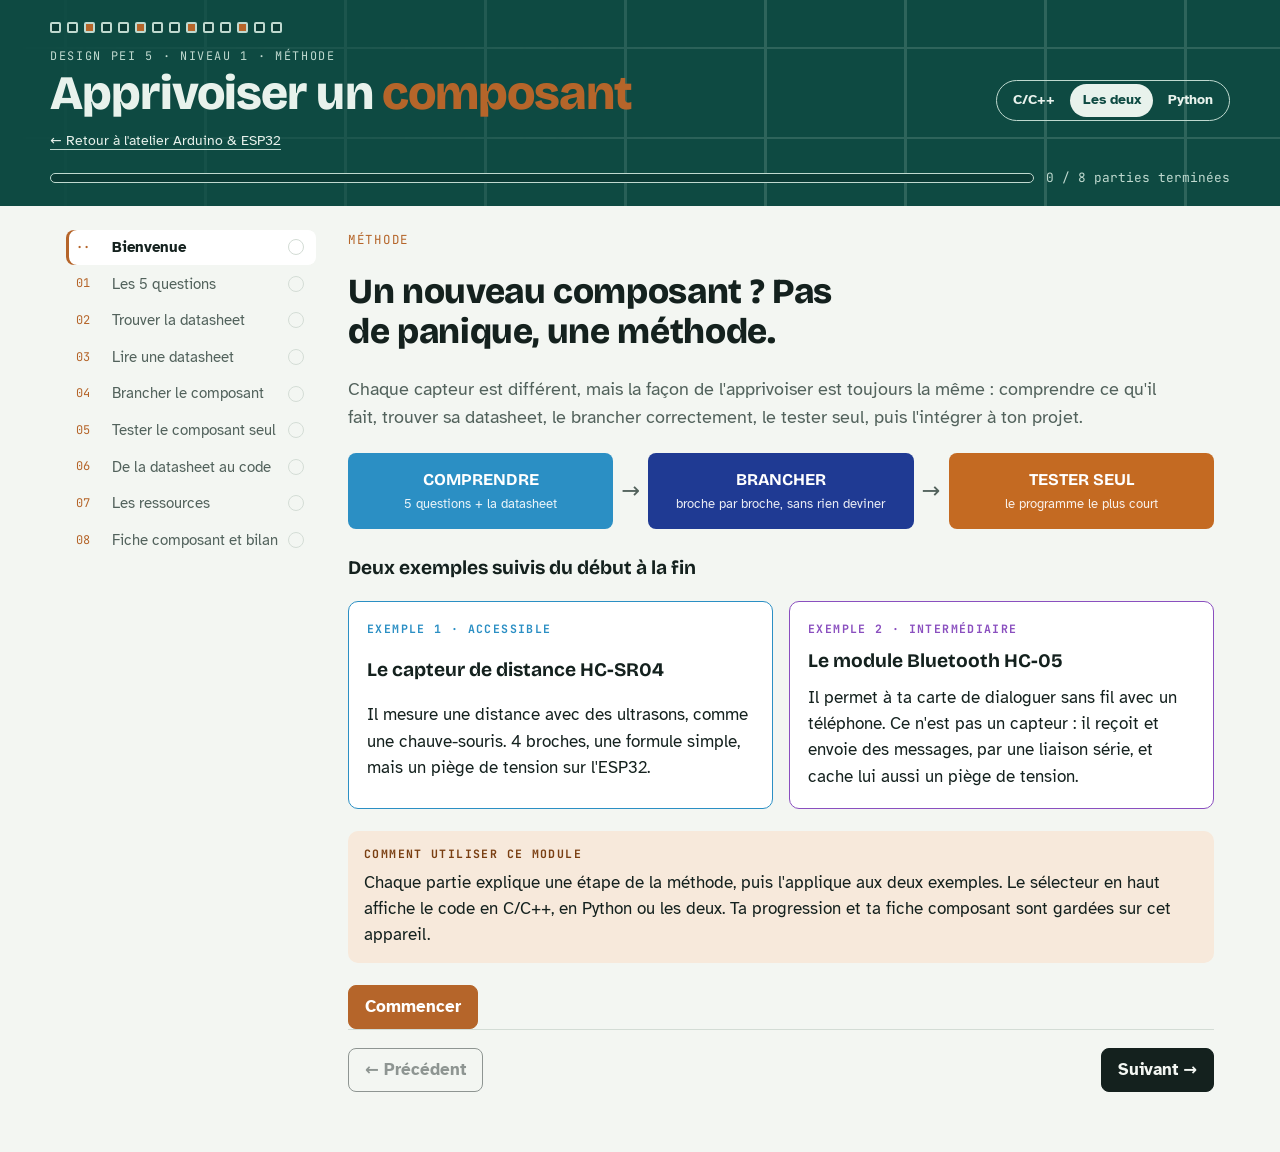
==== fr/pei5/arduino-esp32/Apprivoiser-un-composant.html @ e3da3581 "Site de cours : Arduino & ESP32 (PEI 5) et publication GitHub Pages Co-Authored-By: Claude Opus 5.5 " ====
<!doctype html>
<html lang="fr">
<head>
<meta charset="utf-8">
<meta name="viewport" content="width=device-width,initial-scale=1,viewport-fit=cover">
<title>Apprivoiser un composant</title>
<link rel="preconnect" href="https://fonts.googleapis.com">
<link rel="preconnect" href="https://fonts.gstatic.com" crossorigin>
<link rel="stylesheet" href="https://fonts.googleapis.com/css2?family=Bricolage+Grotesque:opsz,wght@12..96,500;12..96,700;12..96,800&family=Atkinson+Hyperlegible:ital,wght@0,400;0,700;1,400&family=JetBrains+Mono:wght@400;600&display=swap">
<!-- Styles communs : à modifier une seule fois pour toutes les pages -->
<link rel="stylesheet" href="../../../commun/base.css">
<link rel="stylesheet" href="../../../commun/themes/circuit-imprime.css">
<style>
/* Ajouts du module méthode : mêmes jetons que l'atelier */
.steps{margin:0;padding-left:1.4rem;display:grid;gap:8px}
.steps li::marker{font-family:var(--f-mono);color:var(--copper);font-weight:600}
.kbd{font-family:var(--f-mono);font-size:.82em;border:1px solid var(--line);border-bottom-width:2px;border-radius:4px;padding:0 .35em;background:var(--paper)}
.ex{border:1.5px solid var(--line);border-radius:var(--r);background:var(--surface);padding:18px;display:grid;gap:12px;min-width:0}
.ex>.label{font-weight:700}
.ex.mid{border-color:#2B8FC4}.ex.mid>.label{color:#2B8FC4}
.ex.hard{border-color:#8A4FBF}.ex.hard>.label{color:#8A4FBF}
:root[data-theme="dark"] .ex.hard>.label{color:#C49AEB}
@media (prefers-color-scheme: dark){:root:not([data-theme="light"]) .ex.mid>.label{color:#7CC4EC}:root:not([data-theme="light"]) .ex.hard>.label{color:#C49AEB}}
.lvl-tag{display:inline-block;font-family:var(--f-mono);font-size:.7rem;letter-spacing:.08em;text-transform:uppercase;border-radius:99px;padding:.05rem .55rem;border:1px solid currentColor}
.zones{display:grid;gap:10px;grid-template-columns:repeat(auto-fit,minmax(200px,1fr))}
.zone{border-radius:8px;padding:12px;background:var(--paper);border:1px solid var(--line);display:grid;gap:4px;align-content:start}
.zone b{font-family:var(--f-display)}
.zone .n{font-family:var(--f-mono);font-size:.75rem;color:var(--copper)}
.wire{display:grid;gap:10px;grid-template-columns:repeat(auto-fit,minmax(210px,1fr))}
.fiche{display:grid;gap:12px;grid-template-columns:repeat(auto-fit,minmax(230px,1fr))}
.fiche input,.fiche select,.fiche textarea{width:100%}
textarea{font:inherit;padding:.4rem .6rem;border:1.5px solid var(--line);border-radius:8px;background:var(--paper);color:var(--ink);min-height:70px;resize:vertical}
.board-top a.back{color:var(--pcb-ink);font-size:.86rem;text-decoration:none;border-bottom:1px solid var(--silk)}
.res{display:grid;gap:10px}
.res a{font-weight:700}
@media print{.board,.rail,.foot-nav,.lang,.no-print{display:none!important}.wrap{display:block}section.mod{display:none!important}#m8{display:grid!important}#m8 .quiz,#m8 h3.qz{display:none}}
</style>
</head>
<body>
<header class="board">
  <div class="board-in">
    <div class="pins" aria-hidden="true"><i></i><i></i><i></i><i></i><i></i><i></i><i></i><i></i><i></i><i></i><i></i><i></i><i></i><i></i></div>
    <div class="board-top">
      <div>
        <p class="silk">Design PEI 5 · Niveau 1 · Méthode</p>
        <h1>Apprivoiser un <span>composant</span></h1>
        <p style="margin-top:6px"><a class="back" href="Atelier-Arduino-ESP32.html">← Retour à l'atelier Arduino &amp; ESP32</a></p>
      </div>
      <div class="lang" role="group" aria-label="Langage affiché">
        <button id="lang-cpp" data-lang="cpp" aria-pressed="false">C/C++</button>
        <button id="lang-both" data-lang="both" aria-pressed="true">Les deux</button>
        <button id="lang-py" data-lang="py" aria-pressed="false">Python</button>
      </div>
    </div>
    <div class="meter"><div class="bar" aria-hidden="true"><b id="meter-bar"></b></div><span id="meter-txt">0 / 8 parties terminées</span></div>
  </div>
</header>

<div class="wrap">
  <nav class="rail" id="rail" aria-label="Parties de la méthode"></nav>
  <main id="main">

<!-- ================= ACCUEIL ================= -->
<section class="mod" id="accueil" data-title="Bienvenue">
  <p class="eyebrow">Méthode</p>
  <h2>Un nouveau composant ? Pas de panique, une méthode.</h2>
  <p class="lead">Chaque capteur est différent, mais la façon de l'apprivoiser est toujours la même : comprendre ce qu'il fait, trouver sa datasheet, le brancher correctement, le tester seul, puis l'intégrer à ton projet.</p>
  <div class="ets" aria-label="Comprendre, brancher, tester">
    <div style="background:#2B8FC4">COMPRENDRE<small>5 questions + la datasheet</small></div><span class="arrow">→</span>
    <div style="background:#1F3A93">BRANCHER<small>broche par broche, sans rien deviner</small></div><span class="arrow">→</span>
    <div style="background:#C46A22">TESTER SEUL<small>le programme le plus court</small></div>
  </div>
  <h3>Deux exemples suivis du début à la fin</h3>
  <div class="grid2">
    <div class="ex mid"><span class="label">Exemple 1 · accessible</span><h3 style="margin:0">Le capteur de distance HC-SR04</h3><p>Il mesure une distance avec des ultrasons, comme une chauve-souris. 4 broches, une formule simple, mais un piège de tension sur l'ESP32.</p></div>
    <div class="ex hard"><span class="label">Exemple 2 · intermédiaire</span><h3 style="margin:0">Le module Bluetooth HC-05</h3><p>Il permet à ta carte de dialoguer sans fil avec un téléphone. Ce n'est pas un capteur : il reçoit et envoie des messages, par une liaison série, et cache lui aussi un piège de tension.</p></div>
  </div>
  <div class="note tip"><span class="label">Comment utiliser ce module</span><p>Chaque partie explique une étape de la méthode, puis l'applique aux deux exemples. Le sélecteur en haut affiche le code en C/C++, en Python ou les deux. Ta progression et ta fiche composant sont gardées sur cet appareil.</p></div>
  <div class="row"><button class="btn copper" data-go="next">Commencer</button></div>
</section>

<!-- ================= 1 LES 5 QUESTIONS ================= -->
<section class="mod" id="m1" data-title="Les 5 questions" hidden>
  <p class="eyebrow">Partie 1</p>
  <h2>La démarche en 5 questions</h2>
  <p class="lead">Avant de brancher quoi que ce soit, réponds à ces cinq questions. Si tu ne sais pas répondre à l'une d'elles, c'est que tu dois encore lire la datasheet.</p>
  <div class="scroll"><table class="t">
    <thead><tr><th>Question</th><th>Pourquoi c'est important</th><th>HC-SR04</th><th>HC-05</th></tr></thead>
    <tbody>
      <tr><td>1. Que fait-il ?</td><td>Savoir ce qu'il mesure ou commande, et dans quelle unité.</td><td>Mesure une distance, de 2 à 400 cm</td><td>Échange des messages sans fil avec un téléphone, jusqu'à 10 m environ</td></tr>
      <tr><td>2. Entrée ou sortie ?</td><td>Une entrée informe la carte, une sortie est commandée par elle.</td><td>Entrée (capteur), mais la carte doit aussi lui envoyer un signal (Trig)</td><td>Les deux : il reçoit des messages et en envoie</td></tr>
      <tr><td>3. Numérique, analogique ou bus ?</td><td>Détermine la broche à utiliser et la façon de lire la valeur.</td><td>Numérique : on mesure la durée d'une impulsion</td><td>Liaison série : TX et RX, comme au module 7 de l'atelier</td></tr>
      <tr><td>4. Quelle tension ?</td><td>Une mauvaise tension peut détruire le composant ou la carte.</td><td><b>5 V</b> (attention avec l'ESP32 en 3,3 V)</td><td><b>5 V</b> pour l'alimentation, mais <b>3,3 V</b> pour les signaux</td></tr>
      <tr><td>5. Comment le brancher ?</td><td>Savoir quelle broche du composant va sur quelle broche de la carte.</td><td>VCC, Trig, Echo, GND</td><td>VCC, GND, TXD, RXD</td></tr>
    </tbody></table></div>
  <div class="lab">
    <p class="label">Labo · Entraîne-toi sur d'autres composants</p>
    <p>Pour chaque composant, indique comment la carte lit ou commande sa valeur.</p>
    <div class="sort" id="sort1"></div>
    <p id="sort1-res" class="score" aria-live="polite"></p>
  </div>
  <div class="note tip"><span class="label">Le savais-tu ?</span><p>Le même composant existe souvent seul (la <b>puce</b>) ou soudé sur une petite carte (le <b>module</b>). Le module ajoute des composants utiles : régulateur de tension, résistances, connecteur. Tu achètes presque toujours un module : c'est sa documentation qu'il faut lire en plus de celle de la puce.</p></div>
  <div class="note py"><span class="label">Une 6ᵉ question : ma carte le fait-elle déjà ?</span><p>L'ESP32 a le <b>Wi-Fi et le Bluetooth intégrés</b> : pas besoin de module, c'est l'objet du niveau 4. Le HC-05 sert surtout à donner le Bluetooth à un Arduino Uno. Avant d'acheter un module, vérifie toujours dans le tableau des caractéristiques de ta carte.</p></div>
</section>

<!-- ================= 2 TROUVER LA DATASHEET ================= -->
<section class="mod" id="m2" data-title="Trouver la datasheet" hidden>
  <p class="eyebrow">Partie 2</p>
  <h2>Trouver la bonne datasheet</h2>
  <p class="lead">La datasheet (fiche technique) est la carte d'identité du composant, écrite par son fabricant. En général en anglais, souvent longue, mais c'est la seule source sûre.</p>
  <div class="panel">
    <p class="label" style="color:var(--copper)">La méthode</p>
    <ol class="steps">
      <li><b>Lis la référence</b> imprimée sur le composant ou sur son module, à la loupe si besoin. C'est elle qu'on cherche, pas le nom donné par le vendeur.</li>
      <li><b>Cherche</b> « référence + datasheet », par exemple <code>HC-05 datasheet</code>.</li>
      <li><b>Préfère</b> le site du fabricant, puis les grands distributeurs de composants (Mouser, DigiKey, LCSC), qui donnent le document officiel.</li>
      <li><b>Cherche aussi la page du module</b> chez le vendeur ou chez Adafruit et SparkFun : elle donne le brochage du module et des exemples.</li>
      <li><b>Vérifie</b> que le document parle bien de ta référence exacte, et enregistre-le en PDF dans le dossier de ton projet.</li>
    </ol>
  </div>
  <div class="grid2">
    <div class="ex mid"><span class="label">HC-SR04</span>
      <p>Référence imprimée au dos du module. C'est un composant générique : il n'a <b>pas de fabricant unique</b>, et sa « datasheet » est une fiche de 3 pages diffusée par les distributeurs.</p>
      <p><b>Piège :</b> il existe un <b>HC-SR04P</b> (ou « 3,3 V ») qui fonctionne de 3 à 5,5 V. Même look, mais pas le même branchement possible. Regarde bien la référence.</p></div>
    <div class="ex hard"><span class="label">HC-05</span>
      <p>Lui aussi est un module générique, construit autour d'une puce Bluetooth. Sa datasheet décrit le module et ses commandes ; la page du vendeur précise la tension acceptée.</p>
      <p><b>Pièges :</b> le <b>HC-06</b> lui ressemble (4 broches, moins de réglages) et le <b>HM-10</b> utilise un autre Bluetooth (BLE). Regarde la référence imprimée au dos.</p></div>
  </div>
  <div class="note trap"><span class="label">Attention, piège</span><p>Méfie-toi des sites qui recopient des datasheets au milieu de publicités et de boutons « Télécharger » : le fichier peut être faux ou d'une autre version. Un PDF qui porte le logo du fabricant est la bonne source.</p></div>
  <h3>Quiz</h3>
  <div class="quiz" data-quiz="m2"></div>
</section>

<!-- ================= 3 LIRE ================= -->
<section class="mod" id="m3" data-title="Lire une datasheet" hidden>
  <p class="eyebrow">Partie 3</p>
  <h2>Lire une datasheet sans tout lire</h2>
  <p class="lead">Personne ne lit une datasheet de la première à la dernière page. Pour démarrer, quatre zones suffisent. Le reste servira plus tard.</p>
  <div class="zones">
    <div class="zone"><span class="n">ZONE 1</span><b>Description</b><span>« Features », « General description ». Ce que fait le composant, en une page.</span></div>
    <div class="zone"><span class="n">ZONE 2</span><b>Brochage</b><span>« Pin configuration », « Pin description ». Le nom et le rôle de chaque broche.</span></div>
    <div class="zone"><span class="n">ZONE 3</span><b>Valeurs électriques</b><span>« Electrical characteristics », « Absolute maximum ratings ». Les tensions et courants à respecter, et les limites à ne jamais dépasser.</span></div>
    <div class="zone"><span class="n">ZONE 4</span><b>Utilisation</b><span>« Typical application », « Timing diagram ». Un schéma de câblage ou la façon de dialoguer avec lui.</span></div>
  </div>
  <div class="grid2">
    <div class="ex mid"><span class="label">HC-SR04 · ce qu'on y lit</span>
      <div class="prose"><ul>
        <li><b>Zone 1 :</b> mesure de 2 cm à 4 m, angle de mesure d'environ 15°.</li>
        <li><b>Zone 2 :</b> VCC, Trig (déclenchement), Echo (réponse), GND.</li>
        <li><b>Zone 3 :</b> alimentation <b>5 V</b>, environ 15 mA. La broche Echo renvoie donc du 5 V.</li>
        <li><b>Zone 4 :</b> une impulsion de 10 µs sur Trig, puis Echo reste à l'état haut pendant le trajet aller-retour du son.</li>
      </ul></div></div>
    <div class="ex hard"><span class="label">HC-05 · ce qu'on y lit</span>
      <div class="prose"><ul>
        <li><b>Zone 1 :</b> Bluetooth classique, profil « port série » (SPP), portée d'environ 10 m.</li>
        <li><b>Zone 2 :</b> VCC, GND, TXD (il émet), RXD (il reçoit). Les broches EN et STATE servent plus tard.</li>
        <li><b>Zone 3 :</b> le module s'alimente en 5 V grâce à son régulateur, mais ses <b>signaux sont en 3,3 V</b> : RXD ne doit pas recevoir 5 V.</li>
        <li><b>Zone 4 :</b> 9600 bauds par défaut, code d'appairage <code>1234</code> (parfois <code>0000</code>), et ce que signifie le clignotement de sa LED.</li>
      </ul></div></div>
  </div>
  <div class="note py"><span class="label">Astuce pour l'anglais</span><p>Les mots qui reviennent le plus : <i>supply voltage</i> (tension d'alimentation), <i>current</i> (courant), <i>pin</i> (broche), <i>pull-up</i> (résistance de tirage), <i>typical</i> (valeur habituelle), <i>max</i> (à ne pas dépasser). Un traducteur en ligne fait le reste.</p></div>
  <div class="lab">
    <p class="label">Labo · Dans quelle zone chercher ?</p>
    <div class="sort" id="sort3"></div>
    <p id="sort3-res" class="score" aria-live="polite"></p>
  </div>
  <h3>Quiz</h3>
  <div class="quiz" data-quiz="m3"></div>
</section>

<!-- ================= 4 BRANCHER ================= -->
<section class="mod" id="m4" data-title="Brancher le composant" hidden>
  <p class="eyebrow">Partie 4</p>
  <h2>Brancher à partir de la datasheet</h2>
  <p class="lead">On ne branche jamais « au hasard » ou « comme sur la photo ». On relie chaque broche du composant à une broche de la carte en sachant pourquoi.</p>
  <div class="panel">
    <p class="label" style="color:var(--copper)">La méthode, carte débranchée</p>
    <ol class="steps">
      <li><b>L'alimentation :</b> relie VCC (ou VIN) à la tension lue en zone 3, et GND à GND. GND est commun à tout le montage.</li>
      <li><b>Le signal :</b> relie chaque broche de données à une broche libre de la carte, du bon type (numérique, analogique, SDA/SCL).</li>
      <li><b>La tension des signaux :</b> un signal de 5 V ne doit jamais arriver sur une broche de l'ESP32 (3,3 V maximum).</li>
      <li><b>Les résistances :</b> une LED en a toujours besoin, un bouton aussi (ou la résistance interne <code>INPUT_PULLUP</code>). La datasheet ou le guide du module dit s'il en faut d'autres.</li>
      <li><b>Note ton câblage</b> dans un tableau, ou dessine-le dans Wokwi ou Tinkercad avant de le réaliser.</li>
    </ol>
  </div>
  <h3>Le câblage des deux exemples</h3>
  <div class="grid2">
    <div class="ex mid"><span class="label">HC-SR04</span>
      <div class="scroll"><table class="t" style="min-width:0">
        <thead><tr><th>Broche</th><th>Arduino Uno</th><th>ESP32</th></tr></thead>
        <tbody>
          <tr><td>VCC</td><td>5V</td><td>VIN (5 V de l'USB)</td></tr>
          <tr><td>Trig</td><td>9</td><td>GPIO 5</td></tr>
          <tr><td>Echo</td><td>10</td><td>GPIO 18 <b>via un pont diviseur</b></td></tr>
          <tr><td>GND</td><td>GND</td><td>GND</td></tr>
        </tbody></table></div>
      <p>Sur l'Uno, tout est en 5 V : on relie directement. Sur l'ESP32, Echo renvoie 5 V : il faut l'abaisser à 3,3 V avec deux résistances.</p></div>
    <div class="ex hard"><span class="label">HC-05</span>
      <div class="scroll"><table class="t" style="min-width:0">
        <thead><tr><th>Broche</th><th>Arduino Uno</th><th>ESP32</th></tr></thead>
        <tbody>
          <tr><td>VCC</td><td>5V</td><td>VIN (5 V de l'USB)</td></tr>
          <tr><td>GND</td><td>GND</td><td>GND</td></tr>
          <tr><td>TXD</td><td>10 (RX logiciel)</td><td>GPIO 16 (RX2)</td></tr>
          <tr><td>RXD</td><td>11 <b>via un pont diviseur</b></td><td>GPIO 17 (TX2), en direct</td></tr>
        </tbody></table></div>
      <p>On <b>croise</b> : TXD du module va sur une broche qui reçoit, RXD sur une broche qui émet. Sur l'Uno, la broche 11 émet du 5 V : le même pont diviseur que pour le HC-SR04 protège RXD. L'ESP32 émet déjà en 3,3 V.</p></div>
  </div>
  <div class="lab">
    <p class="label">Calculatrice · Le pont diviseur de tension</p>
    <p>Deux résistances en série divisent la tension : signal 5 V → R1 → broche 3,3 V → R2 → GND. La broche reçoit <code>5 V × R2 / (R1 + R2)</code>. Il sert pour Echo du HC-SR04 vers l'ESP32, et pour RXD du HC-05 depuis l'Uno. Trouve un couple qui donne entre 3 et 3,3 V.</p>
    <div class="grid2">
      <div class="field"><label for="d-r1">R1 (côté signal 5 V)</label><select id="d-r1"><option>470</option><option selected>1000</option><option>2000</option><option>4700</option></select></div>
      <div class="field"><label for="d-r2">R2 (côté GND)</label><select id="d-r2"><option>470</option><option>1000</option><option selected>1000</option><option>2000</option><option>4700</option><option>10000</option></select></div>
    </div>
    <div class="grid3">
      <div class="stat"><span>Tension sur la broche</span><b id="d-v"></b><span>sur 5 V en entrée</span></div>
      <div class="stat"><span>Verdict pour l'ESP32</span><b id="d-ok"></b><span id="d-why"></span></div>
    </div>
  </div>
  <div class="lab">
    <p class="label">Labo · Câble le HC-SR04 sur l'ESP32</p>
    <p>Choisis où va chaque broche du capteur, puis vérifie.</p>
    <div class="wire" id="wire"></div>
    <div class="row"><button class="btn" id="wire-check">Vérifier mon câblage</button></div>
    <div id="wire-res" aria-live="polite"></div>
  </div>
  <div class="note trap"><span class="label">Attention, piège</span><p>Inverser VCC et GND peut détruire un capteur en une seconde. Avant de brancher l'USB, suis chaque fil du doigt, de la datasheet jusqu'à la carte.</p></div>
  <h3>Quiz</h3>
  <div class="quiz" data-quiz="m4"></div>
</section>

<!-- ================= 5 TESTER SEUL ================= -->
<section class="mod" id="m5" data-title="Tester le composant seul" hidden>
  <p class="eyebrow">Partie 5</p>
  <h2>Valider le composant tout seul</h2>
  <p class="lead">Un nouveau composant se teste <b>seul</b>, sur un montage minimal, avec le programme le plus court possible. Si ça ne marche pas, il n'y a que trois suspects : le composant, le câblage ou ce petit programme.</p>
  <div class="lab">
    <p class="label">Checklist · Avant de mettre sous tension</p>
    <div id="pre"></div>
    <p id="pre-res" class="score" aria-live="polite"></p>
  </div>
  <div class="panel">
    <p class="label" style="color:var(--copper)">La méthode du test seul</p>
    <ol class="steps">
      <li><b>Teste la carte d'abord</b> avec Blink : si la LED clignote, la carte, le câble et le logiciel vont bien.</li>
      <li><b>Branche uniquement le nouveau composant</b>, rien d'autre.</li>
      <li><b>Lance un programme minimal</b> qui affiche la valeur brute au moniteur série ou dans la console.</li>
      <li><b>Compare à une valeur connue</b> : ta main à 10 cm, la température de la pièce.</li>
      <li><b>Seulement ensuite</b>, intègre le composant à ton projet, une nouveauté à la fois.</li>
    </ol>
  </div>
  <div class="grid2">
    <div class="ex mid"><span class="label">HC-SR04 · test seul</span>
      <p>Le programme minimal de la partie 6 affiche la distance deux fois par seconde.</p>
      <div class="prose"><ul>
        <li><b>Attendu :</b> main à 10 cm → environ 10 cm ; vers le plafond → une grande valeur stable.</li>
        <li><b>Toujours 0 ou « pas d'écho » :</b> Trig et Echo inversés, ou pont diviseur mal câblé.</li>
        <li><b>Valeurs qui sautent :</b> objet trop petit, trop mou (un tissu absorbe le son) ou hors de l'angle de 15°.</li>
      </ul></div></div>
    <div class="ex hard"><span class="label">HC-05 · test seul en trois temps</span>
      <div class="prose"><ol class="steps">
        <li><b>Sa LED :</b> un clignotement rapide veut dire qu'il est alimenté et attend un téléphone.</li>
        <li><b>L'appairage :</b> sur un téléphone Android, appaire « HC-05 » (code <code>1234</code>), puis ouvre une application de terminal Bluetooth série. La LED clignote alors lentement.</li>
        <li><b>Le pont série :</b> avec le programme ci-dessous, ce que tu tapes sur le téléphone s'affiche au moniteur série, et inversement.</li>
      </ol></div>
      <p><b>Rien ne s'affiche :</b> TXD et RXD non croisés, ou vitesse différente de 9600 bauds.</p></div>
  </div>
  <h3>Le programme de test du HC-05 : un pont série</h3>
  <div class="code-pair">
    <figure class="code" data-l="cpp"><figcaption><button>Copier</button></figcaption><pre>#include &lt;SoftwareSerial.h&gt;

SoftwareSerial bt(10, 11);           // RX, TX vers le HC-05 (Uno)

void setup() {
  Serial.begin(9600);                // le moniteur série
  bt.begin(9600);                    // le HC-05
  Serial.println("Prêt : connecte ton téléphone");
}

void loop() {
  if (bt.available()) {              // téléphone → moniteur
    Serial.write(bt.read());
  }
  if (Serial.available()) {          // moniteur → téléphone
    bt.write(Serial.read());
  }
}</pre></figure>
    <figure class="code" data-l="py"><figcaption><button>Copier</button></figcaption><pre>from machine import UART
import time

bt = UART(2, baudrate=9600, tx=17, rx=16)   # vers le HC-05
bt.write("Bonjour depuis l'ESP32\n")

while True:
    if bt.any():                     # le téléphone a écrit ?
        print("Reçu :", bt.read())
    time.sleep(0.1)</pre></figure>
  </div>
  <div class="note tip"><span class="label">Valider sans matériel</span><p>Wokwi propose le HC-SR04 dans sa liste de composants : tu peux y tester ton câblage et ton programme avant de toucher un fil. Pour un composant absent du simulateur, compare ton montage au schéma d'un guide fiable (partie 7).</p></div>
  <h3>Quiz</h3>
  <div class="quiz" data-quiz="m5"></div>
</section>

<!-- ================= 6 CODE ================= -->
<section class="mod" id="m6" data-title="De la datasheet au code" hidden>
  <p class="eyebrow">Partie 6</p>
  <h2>De la datasheet au code</h2>
  <p class="lead">Deux cas fréquents : tu traduis la datasheet en quelques lignes (HC-SR04), ou tu réutilises un outil que tu connais déjà, ici la liaison série (HC-05). Pour les composants plus complexes, on utilise une <b>bibliothèque</b> écrite par d'autres.</p>
  <div class="ex mid"><span class="label">HC-SR04 · on code soi-même</span>
    <p>Zone 4 de la datasheet : une impulsion de 10 µs sur Trig, puis Echo reste haut pendant l'aller-retour du son. Le son parcourt 0,034 cm par microseconde, et on divise par 2 pour n'avoir que l'aller :</p>
    <p style="font-family:var(--f-mono);font-weight:600">distance (cm) = durée (µs) × 0,034 / 2</p>
    <div class="code-pair">
      <figure class="code" data-l="cpp"><figcaption><button>Copier</button></figcaption><pre>const int TRIG = 9;                  // ESP32 : 5
const int ECHO = 10;                 // ESP32 : 18 (via le pont diviseur)

void setup() {
  pinMode(TRIG, OUTPUT);
  pinMode(ECHO, INPUT);
  Serial.begin(9600);
}

void loop() {
  digitalWrite(TRIG, LOW);           // impulsion de 10 µs
  delayMicroseconds(2);
  digitalWrite(TRIG, HIGH);
  delayMicroseconds(10);
  digitalWrite(TRIG, LOW);
  long duree = pulseIn(ECHO, HIGH, 30000);   // en µs, 30 ms max
  float distance = duree * 0.034 / 2;
  Serial.print("Distance : ");
  Serial.print(distance);
  Serial.println(" cm");
  delay(500);
}</pre></figure>
      <figure class="code" data-l="py"><figcaption><button>Copier</button></figcaption><pre>from machine import Pin, time_pulse_us
import time

trig = Pin(5, Pin.OUT)
echo = Pin(18, Pin.IN)               # via le pont diviseur

while True:
    trig.value(0)                    # impulsion de 10 µs
    time.sleep_us(2)
    trig.value(1)
    time.sleep_us(10)
    trig.value(0)
    duree = time_pulse_us(echo, 1, 30000)   # en µs, 30 ms max
    if duree &gt; 0:
        print("Distance :", duree * 0.034 / 2, "cm")
    else:
        print("Pas d'écho")
    time.sleep(0.5)</pre></figure>
    </div>
  </div>
  <div class="ex hard"><span class="label">HC-05 · on réutilise la liaison série</span>
    <p>Pour la carte, le HC-05 est un simple <b>port série sans fil</b> : ce que le téléphone envoie arrive comme des caractères, exactement comme au module 7 de l'atelier. Ce programme allume la LED quand on envoie <code>1</code> et l'éteint avec <code>0</code>.</p>
    <div class="code-pair">
      <figure class="code" data-l="cpp"><figcaption><button>Copier</button></figcaption><pre>#include &lt;SoftwareSerial.h&gt;

SoftwareSerial bt(10, 11);           // RX, TX (Uno)

void setup() {
  pinMode(13, OUTPUT);
  Serial.begin(9600);
  bt.begin(9600);
}

void loop() {
  if (bt.available()) {
    char c = bt.read();              // un caractère reçu
    Serial.println(c);               // pour vérifier au moniteur
    if (c == '1') {
      digitalWrite(13, HIGH);
      bt.println("LED allumée");     // réponse au téléphone
    }
    if (c == '0') {
      digitalWrite(13, LOW);
      bt.println("LED éteinte");
    }
  }
}</pre></figure>
      <figure class="code" data-l="py"><figcaption><button>Copier</button></figcaption><pre>from machine import UART, Pin
import time

led = Pin(2, Pin.OUT)
bt = UART(2, baudrate=9600, tx=17, rx=16)

while True:
    if bt.any():
        msg = bt.read().strip()      # par exemple b'1'
        print("Reçu :", msg)
        if msg == b"1":
            led.value(1)
            bt.write("LED allumée\n")   # réponse au téléphone
        elif msg == b"0":
            led.value(0)
            bt.write("LED éteinte\n")
    time.sleep(0.1)</pre></figure>
    </div>
    <p class="only-cpp" style="color:var(--muted)">Sur l'ESP32 en C/C++, le Bluetooth est intégré : on utiliserait plutôt la bibliothèque BluetoothSerial fournie avec le paquet ESP32, sans module.</p>
  </div>
  <div class="note tip"><span class="label">Choisir une bibliothèque</span><p>Préfère celle du fabricant du module ou d'un grand nom (Adafruit, SparkFun), récente et avec des exemples. Ouvre toujours son <b>exemple</b> (Fichier › Exemples dans l'IDE Arduino) avant d'écrire ton propre code.</p></div>
  <h3>Quiz</h3>
  <div class="quiz" data-quiz="m6"></div>
</section>

<!-- ================= 7 RESSOURCES ================= -->
<section class="mod" id="m7" data-title="Les ressources" hidden>
  <p class="eyebrow">Partie 7</p>
  <h2>Les ressources incontournables</h2>
  <p class="lead">Quand tu bloques, ne cherche pas au hasard. Selon ta question, il y a un bon endroit où chercher.</p>
  <div class="scroll"><table class="t">
    <thead><tr><th>Je cherche…</th><th>Où chercher</th><th>Pourquoi</th></tr></thead>
    <tbody>
      <tr><td>La datasheet d'un composant</td><td>Le site du fabricant, puis <a href="https://www.mouser.fr" target="_blank" rel="noopener">Mouser</a>, <a href="https://www.digikey.fr" target="_blank" rel="noopener">DigiKey</a>, <a href="https://www.lcsc.com" target="_blank" rel="noopener">LCSC</a></td><td>Le document officiel, dans sa dernière version.</td></tr>
      <tr><td>Les broches de l'Arduino</td><td><a href="https://docs.arduino.cc" target="_blank" rel="noopener">docs.arduino.cc</a></td><td>Le brochage officiel de chaque carte Arduino.</td></tr>
      <tr><td>Les broches de l'ESP32</td><td><a href="https://docs.espressif.com" target="_blank" rel="noopener">docs.espressif.com</a> et l'article « ESP32 Pinout Reference » de <a href="https://randomnerdtutorials.com" target="_blank" rel="noopener">Random Nerd Tutorials</a></td><td>Quelles broches utiliser, et lesquelles éviter.</td></tr>
      <tr><td>Un guide de câblage pas à pas</td><td><a href="https://randomnerdtutorials.com" target="_blank" rel="noopener">Random Nerd Tutorials</a>, <a href="https://learn.adafruit.com" target="_blank" rel="noopener">Adafruit Learn</a>, les « Hookup Guides » de <a href="https://learn.sparkfun.com" target="_blank" rel="noopener">SparkFun</a></td><td>Schémas et code testés, souvent en C/C++ et en MicroPython.</td></tr>
      <tr><td>Une fonction du langage Arduino</td><td><a href="https://docs.arduino.cc/language-reference/" target="_blank" rel="noopener">Référence du langage Arduino</a></td><td>Chaque fonction expliquée, avec un exemple.</td></tr>
      <tr><td>Une fonction MicroPython</td><td><a href="https://docs.micropython.org/en/latest/esp32/quickref.html" target="_blank" rel="noopener">Référence rapide ESP32 de MicroPython</a></td><td>Broches, I2C, PWM, Wi-Fi : tout sur une page.</td></tr>
      <tr><td>Vérifier un montage sans matériel</td><td><a href="https://wokwi.com" target="_blank" rel="noopener">Wokwi</a> (ESP32 et Uno), <a href="https://www.tinkercad.com" target="_blank" rel="noopener">Tinkercad</a> (Uno)</td><td>Tester câblage et code sans rien risquer.</td></tr>
      <tr><td>Demander de l'aide</td><td><a href="https://forum.arduino.cc" target="_blank" rel="noopener">forum.arduino.cc</a>, section en français</td><td>Une grande communauté qui répond vite.</td></tr>
    </tbody></table></div>
  <div class="panel">
    <p class="label" style="color:var(--copper)">Bien poser sa question sur un forum</p>
    <ol class="steps">
      <li>Cherche d'abord si la question a déjà été posée, avec le message d'erreur exact.</li>
      <li>Donne la <b>carte</b>, le <b>composant</b> (référence exacte) et le <b>logiciel</b> utilisés.</li>
      <li>Joins une <b>photo nette du montage</b> ou un schéma (une capture de Wokwi convient).</li>
      <li>Colle ton <b>code complet</b> dans un bloc de code, et le <b>message d'erreur</b> complet.</li>
      <li>Explique ce que tu attendais, ce qui se passe à la place, et ce que tu as déjà essayé.</li>
    </ol>
  </div>
  <div class="note trap"><span class="label">Attention, piège</span><p>Une vidéo ou un article sans schéma ni référence exacte du composant est peu fiable. Vérifie toujours le brochage d'un guide avec la datasheet : deux modules qui se ressemblent n'ont pas forcément les broches dans le même ordre.</p></div>
  <div class="row"><button class="btn copper" id="m7-done">J'ai noté mes ressources</button></div>
</section>

<!-- ================= 8 BILAN ================= -->
<section class="mod" id="m8" data-title="Fiche composant et bilan" hidden>
  <p class="eyebrow">Partie 8 · Bilan</p>
  <h2>Ma fiche composant</h2>
  <p class="lead">Remplis cette fiche pour chaque nouveau composant. Elle résume la méthode et devient ton aide-mémoire. Elle est gardée sur cet appareil, et tu peux l'imprimer.</p>
  <div class="panel">
    <div class="row no-print"><span style="color:var(--muted)">Remplir avec un exemple :</span><button class="btn ghost" data-fill="hc">HC-SR04</button><button class="btn ghost" data-fill="bt">HC-05</button><button class="btn ghost" data-fill="">Vider</button></div>
    <div class="fiche" id="fiche"></div>
    <div class="row no-print"><button class="btn" id="f-print">Imprimer la fiche</button></div>
  </div>
  <h3 class="qz">Quiz final</h3>
  <div class="quiz" data-quiz="m8"></div>
  <div class="panel no-print" style="background:var(--copper-soft);border-color:var(--copper)">
    <p class="label" style="color:var(--copper-ink)">Et maintenant</p>
    <p>Applique la méthode à la photorésistance de la mission « lampe éco-intelligente » de l'atelier, puis à chaque capteur du niveau 2.</p>
    <div class="row"><a class="btn copper" href="Atelier-Arduino-ESP32.html" style="text-decoration:none">Ouvrir l'atelier Arduino &amp; ESP32</a></div>
  </div>
</section>

    <div class="foot-nav" id="foot">
      <button class="btn ghost" id="prev">← Précédent</button>
      <button class="btn" id="next">Suivant →</button>
    </div>
  </main>
</div>

<script>
(function(){
const LS = {get(k,d){try{const v=localStorage.getItem("aam:"+k);return v===null?d:JSON.parse(v)}catch(e){return d}},
            set(k,v){try{localStorage.setItem("aam:"+k,JSON.stringify(v))}catch(e){}}};
const $ = s=>document.querySelector(s), $$ = s=>[...document.querySelectorAll(s)];
const esc=s=>String(s).replace(/&/g,"&amp;").replace(/</g,"&lt;").replace(/>/g,"&gt;").replace(/"/g,"&quot;");
const fr=(n,d=2)=>n.toLocaleString("fr-FR",{minimumFractionDigits:d,maximumFractionDigits:d});

/* ---------- langage (même réglage que l'atelier) ---------- */
function setLang(l){document.documentElement.dataset.lang=l;$$(".lang button").forEach(b=>b.setAttribute("aria-pressed",b.dataset.lang===l));try{localStorage.setItem("aae1:lang",JSON.stringify(l))}catch(e){}}
$$(".lang button").forEach(b=>b.onclick=()=>setLang(b.dataset.lang));
let startLang="both";try{const v=localStorage.getItem("aae1:lang");if(v)startLang=JSON.parse(v)}catch(e){}
setLang(startLang);

/* ---------- coloration du code ---------- */
function hl(code,lang){
  const re = lang==="py"
    ? /(#.*$)|("(?:[^"\\]|\\.)*")|\b(\d+(?:\.\d+)?|0x[0-9A-Fa-f]+)\b|\b(from|import|while|True|False|if|else|elif|for|in|range|def|return|not|and|or|print)\b/gm
    : /(\/\/.*$)|("(?:[^"\\]|\\.)*")|\b(0x[0-9A-Fa-f]+|\d+(?:\.\d+)?)\b|\b(void|int|long|byte|float|char|const|if|else|for|while|return|HIGH|LOW|OUTPUT|INPUT|INPUT_PULLUP|true|false|HEX)\b|(#include)/gm;
  let out="",last=0;
  for(const m of code.matchAll(re)){out+=esc(code.slice(last,m.index));const c=m[1]?"c":m[2]?"s":m[3]?"n":"k";out+=`<span class="t-${c}">${esc(m[0])}</span>`;last=m.index+m[0].length}
  return out+esc(code.slice(last));
}
$$("figure.code pre").forEach(pre=>{const code=pre.textContent,lang=pre.closest(".code").dataset.l;pre.dataset.raw=code;
  pre.innerHTML=code.split("\n").map((l,i)=>`<span class="ln" data-i="${i}">${hl(l,lang)||" "}</span>`).join("")});
document.addEventListener("click",e=>{
  const b=e.target.closest("figure.code figcaption button"); if(!b)return;
  const raw=b.closest("figure").querySelector("pre").dataset.raw;
  const done=()=>{b.textContent="Copié";setTimeout(()=>b.textContent="Copier",1400)};
  try{navigator.clipboard.writeText(raw).then(done,()=>selectPre(b))}catch(err){selectPre(b)}
});
function selectPre(b){const r=document.createRange();r.selectNodeContents(b.closest("figure").querySelector("pre"));const s=getSelection();s.removeAllRanges();s.addRange(r);b.textContent="Ctrl+C"}

/* ---------- navigation ---------- */
const mods=$$("section.mod"), rail=$("#rail"), TOTAL=mods.length-1;
let done=LS.get("done",{});
mods.forEach((m,i)=>{
  const b=document.createElement("button");b.dataset.id=m.id;
  b.innerHTML=`<span class="n">${i===0?"··":String(i).padStart(2,"0")}</span><span class="t">${m.dataset.title}</span><span class="ck" aria-hidden="true"></span>`;
  b.setAttribute("aria-label",m.dataset.title);b.onclick=()=>show(m.id);rail.appendChild(b);
});
let cur=0;
function show(id,scroll=true){
  const i=Math.max(0,mods.findIndex(m=>m.id===id));cur=i;
  mods.forEach((m,j)=>m.hidden=j!==i);
  $$("#rail button").forEach((b,j)=>b.setAttribute("aria-current",j===i));
  $("#prev").disabled=i===0;$("#next").disabled=i===mods.length-1;
  $("#next").textContent=i===mods.length-1?"Fin de la méthode":"Suivant →";
  try{history.replaceState(null,"","#"+mods[i].id)}catch(e){}
  LS.set("cur",mods[i].id);
  if(scroll) window.scrollTo({top:0,behavior:"smooth"});
}
$("#prev").onclick=()=>show(mods[cur-1].id);
$("#next").onclick=()=>show(mods[cur+1].id);
$$("[data-go=next]").forEach(b=>b.onclick=()=>show(mods[cur+1].id));
function markDone(id){done[id]=true;LS.set("done",done);refreshDone()}
function refreshDone(){
  $$("#rail button").forEach(b=>b.classList.toggle("done",!!done[b.dataset.id]));
  const n=mods.slice(1).filter(m=>done[m.id]).length;
  $("#meter-bar").style.width=(n/TOTAL*100)+"%";$("#meter-txt").textContent=`${n} / ${TOTAL} parties terminées`;
}

/* ---------- quiz ---------- */
const QUIZ={
 m2:[{q:"Pour trouver la datasheet, on cherche…",o:["le nom donné par le vendeur","la référence imprimée sur le composant","la couleur du module"],a:1,w:"La référence exacte (HC-05, HC-SR04P…) est la seule clé fiable."},
     {q:"Quelle est la source la plus sûre ?",o:["Un PDF au logo du fabricant","Une vidéo sans schéma","Un site rempli de publicités"],a:0,w:"Le fabricant, ou un grand distributeur qui reprend son document officiel."},
     {q:"Tu veux le Bluetooth sur ton ESP32. Que vérifies-tu d'abord ?",o:["Si l'ESP32 ne l'a pas déjà intégré","La couleur du module","La longueur du câble"],a:0,w:"L'ESP32 a déjà le Wi-Fi et le Bluetooth : le HC-05 sert surtout à l'Uno."}],
 m3:[{q:"Dans quelle zone trouver la tension d'alimentation ?",o:["Description","Brochage","Valeurs électriques"],a:2,w:"« Electrical characteristics » et « Absolute maximum ratings »."},
     {q:"« Absolute maximum ratings » indique…",o:["les valeurs conseillées","les limites à ne jamais dépasser","les prix"],a:1,w:"Au-delà, le composant peut être détruit."},
     {q:"Le HC-05 s'alimente en 5 V. Quelle tension sa broche RXD accepte-t-elle ?",o:["3,3 V","5 V sans problème","12 V"],a:0,w:"Ses signaux sont en 3,3 V : depuis l'Uno, il faut un pont diviseur."}],
 m4:[{q:"La broche Echo du HC-SR04 renvoie 5 V. Sur l'ESP32, il faut…",o:["la relier directement","un pont diviseur de tension","une LED"],a:1,w:"Les broches de l'ESP32 supportent 3,3 V au maximum."},
     {q:"5 V × 2000 / (1000 + 2000) = ?",o:["2,5 V","3,33 V","5 V"],a:1,w:"R1 = 1 kΩ et R2 = 2 kΩ donnent environ 3,3 V : parfait pour l'ESP32."},
     {q:"La broche TXD du HC-05 se relie à…",o:["une broche qui reçoit (RX) sur la carte","une broche qui émet (TX) sur la carte","GND"],a:0,w:"On croise TX et RX, comme au module 7 de l'atelier."}],
 m5:[{q:"Pourquoi tester un composant seul ?",o:["Pour aller plus vite à la fin","Pour limiter les suspects en cas de problème","Parce que la carte ne supporte qu'un composant"],a:1,w:"Seuls restent le composant, son câblage et un petit programme."},
     {q:"La LED du HC-05 clignote très vite. Cela veut dire…",o:["qu'il est alimenté et attend un appairage","qu'il est connecté","qu'il est cassé"],a:0,w:"Une fois connecté, elle clignote lentement."},
     {q:"Ton iPhone ne voit pas le HC-05. Pourquoi ?",o:["L'iPhone ne propose pas ce Bluetooth « port série » classique","Le HC-05 est grillé","Il manque le Wi-Fi"],a:0,w:"Teste avec un téléphone Android ou un ordinateur. Pour l'iPhone, il faut un module BLE comme le HM-10."}],
 m6:[{q:"Une durée d'écho de 580 µs correspond à…",o:["environ 10 cm","environ 58 cm","environ 1 m"],a:0,w:"580 × 0,034 / 2 ≈ 9,9 cm."},
     {q:"Pourquoi le HC-05 n'a-t-il pas besoin d'une bibliothèque spéciale ?",o:["C'est une liaison série : on lit et on écrit des caractères","Il ne transmet rien","Il fonctionne en Wi-Fi"],a:0,w:"On réutilise ce qu'on sait déjà du module 7 de l'atelier."},
     {q:"Avant d'écrire ton code avec une nouvelle bibliothèque, tu…",o:["ouvres son exemple","supprimes Blink","changes de carte"],a:0,w:"L'exemple montre la bonne façon de l'utiliser."}],
 m8:[{q:"Quelle est la première étape face à un nouveau composant ?",o:["Le brancher pour voir","Répondre aux 5 questions avec la datasheet","Écrire tout le projet"],a:1,w:"Comprendre avant de brancher."},
     {q:"Un module indique « VIN 3.3–5 V ». Cela veut dire…",o:["qu'il a un régulateur et accepte les deux","qu'il faut deux alimentations","qu'il ne marche qu'en 4 V"],a:0,w:"Le régulateur abaisse le 5 V pour la puce."},
     {q:"Un composant inconnu ne répond pas. Tu…",o:["changes tout d'un coup","testes la carte avec Blink, puis le composant seul","achètes une autre carte"],a:1,w:"Une seule chose à la fois, du plus simple au plus complexe."},
     {q:"Où chercher le brochage officiel d'une ESP32 ?",o:["docs.espressif.com","Dans le moniteur série","Sur l'étiquette du câble"],a:0,w:"La documentation du fabricant, complétée par un guide fiable."},
     {q:"Que faut-il joindre à une question sur un forum ?",o:["Seulement « ça marche pas »","La référence du composant, une photo du montage, le code et l'erreur","Son mot de passe"],a:1,w:"Plus ta question est précise, plus la réponse est rapide."}]
};
let qans=LS.get("quiz",{});
$$(".quiz").forEach(box=>{
  const id=box.dataset.quiz, qs=QUIZ[id]; qans[id]=qans[id]||{};
  qs.forEach((q,i)=>{
    const d=document.createElement("div");d.className="q";
    d.innerHTML=`<p class="qt">${i+1}. ${q.q}</p><div class="opts">${q.o.map((o,j)=>`<button data-j="${j}">${o}</button>`).join("")}</div><p class="why" hidden></p>`;
    const btns=[...d.querySelectorAll(".opts button")];
    const apply=j=>{btns.forEach((b,k)=>{b.disabled=true;if(k===q.a)b.classList.add("good");else if(k===j)b.classList.add("wrong")});
      const w=d.querySelector(".why");w.hidden=false;w.innerHTML=(j===q.a?"<b style='color:var(--ok)'>Bravo.</b> ":"<b style='color:var(--bad)'>Pas tout à fait.</b> ")+q.w};
    btns.forEach(b=>b.onclick=()=>{const j=+b.dataset.j;qans[id][i]=j;LS.set("quiz",qans);apply(j);score()});
    if(qans[id][i]!==undefined) apply(qans[id][i]);
    box.appendChild(d);
  });
  const s=document.createElement("div");s.className="row";
  s.innerHTML=`<p class="score" aria-live="polite"></p><button class="btn ghost" hidden>Recommencer le quiz</button>`;box.appendChild(s);
  s.querySelector("button").onclick=()=>{qans[id]={};LS.set("quiz",qans);
    box.querySelectorAll(".q").forEach(q=>{q.querySelectorAll(".opts button").forEach(b=>{b.disabled=false;b.classList.remove("good","wrong")});q.querySelector(".why").hidden=true});
    s.querySelector("p").textContent="";s.querySelector("button").hidden=true;s.classList.remove("win")};
  function score(){
    const n=Object.keys(qans[id]).length, ok=qs.filter((q,i)=>qans[id][i]===q.a).length;
    if(n===qs.length){s.querySelector("p").textContent=`Score : ${ok} / ${qs.length}`+(ok===qs.length?" · parfait !":ok>=qs.length/2?" · bien joué":" · relis la partie et réessaie");
      s.querySelector("button").hidden=false;s.classList.add("win");markDone(box.closest("section").id)}
  }
  score();
});

/* ---------- jeux de tri ---------- */
function sortGame(el,res,items,cats,onDone){
  let st={};
  items.forEach((it,i)=>{
    const d=document.createElement("div");d.className="it";
    d.innerHTML=`<span>${it[0]}</span><span class="row">${cats.map(c=>`<button>${c}</button>`).join("")}</span>`;
    d.querySelectorAll("button").forEach(b=>b.onclick=()=>{st[i]=b.textContent===it[1];d.className="it "+(st[i]?"ok":"ko");
      d.querySelector("span").innerHTML=it[0]+(st[i]?"":` <small style="color:var(--bad)">→ réponse : ${it[1]}</small>`);
      const n=Object.keys(st).length;if(n===items.length){const k=Object.values(st).filter(Boolean).length;$(res).textContent=`${k} / ${items.length} bonnes réponses`;if(onDone)onDone()}});
    $(el).appendChild(d);
  });
}
sortGame("#sort1","#sort1-res",[["Bouton-poussoir","Numérique"],["Potentiomètre","Analogique"],["Photorésistance","Analogique"],["Écran OLED (SDA, SCL)","Série ou bus"],["Module Bluetooth HC-05 (TX, RX)","Série ou bus"],["LED","Numérique"],["Capteur de température LM35","Analogique"],["Capteur de mouvement PIR","Numérique"]],["Numérique","Analogique","Série ou bus"],()=>markDone("m1"));
sortGame("#sort3","#sort3-res",[["Quelle broche est l'alimentation ?","Brochage"],["Quelle tension maximale supporte-t-il ?","Valeurs électriques"],["Que mesure-t-il, et jusqu'où ?","Description"],["Comment déclencher une mesure ?","Utilisation"],["Quel courant consomme-t-il ?","Valeurs électriques"],["Où brancher la résistance conseillée ?","Utilisation"]],["Description","Brochage","Valeurs électriques","Utilisation"]);

/* ---------- partie 4 : pont diviseur ---------- */
function div(){
  const r1=+$("#d-r1").value,r2=+$("#d-r2").value,v=5*r2/(r1+r2);
  $("#d-v").textContent=fr(v)+" V";
  let ok,why;
  if(v>3.6){ok='<span class="pill bad">DANGER</span>';why="plus de 3,3 V : la broche risque d'être abîmée"}
  else if(v>=2.5){ok='<span class="pill ok">OK</span>';why="assez haut pour être lu comme HIGH, sans danger"}
  else {ok='<span class="pill warn">Trop bas</span>';why="l'ESP32 risque de ne pas voir le signal HIGH"}
  $("#d-ok").innerHTML=ok;$("#d-why").textContent=why;
}
["d-r1","d-r2"].forEach(i=>$("#"+i).onchange=div);div();

/* ---------- partie 4 : câblage ---------- */
const OPTS=["3V3","VIN (5 V)","GND","GPIO 5","GPIO 18 en direct","GPIO 18 via le pont diviseur"];
const WIRE=[["VCC","VIN (5 V)"],["Trig","GPIO 5"],["Echo","GPIO 18 via le pont diviseur"],["GND","GND"]];
$("#wire").innerHTML=WIRE.map((w,i)=>`<div class="field"><label for="w${i}">Broche ${w[0]} du capteur → ESP32 :</label><select id="w${i}"><option value="">choisir…</option>${OPTS.map(o=>`<option>${o}</option>`).join("")}</select></div>`).join("");
$("#wire-check").onclick=()=>{
  const v=WIRE.map((w,i)=>$("#w"+i).value);
  if(v.some(x=>!x)){$("#wire-res").innerHTML='<p style="color:var(--warn)">Choisis une broche pour chacun des quatre fils.</p>';return}
  const msg=[];
  if(v[0]==="GND"||v[3]==="VIN (5 V)"||v[3]==="3V3")msg.push("VCC et GND sont inversés ou mal placés : c'est le court-circuit qui détruit un capteur.");
  if(v[0]==="3V3")msg.push("Le HC-SR04 a besoin de 5 V (zone 3 de sa datasheet) : en 3,3 V il mesure mal ou pas du tout.");
  if(v[2]==="GPIO 18 en direct")msg.push("Echo renvoie 5 V : en direct, il peut abîmer la broche de l'ESP32. Passe par le pont diviseur.");
  if(v[1]==="GPIO 18 via le pont diviseur"||v[2]==="GPIO 5")msg.push("Trig et Echo sont inversés : la carte envoie l'impulsion sur Trig et écoute la réponse sur Echo.");
  const ok=v.every((x,i)=>x===WIRE[i][1]);
  if(ok){$("#wire-res").innerHTML='<p><span class="pill ok">Câblage correct</span> 5 V pour l\'alimentation, Trig en direct, Echo abaissé à 3,3 V, masse commune.</p>';markDone("m4w")}
  else $("#wire-res").innerHTML=`<div class="note trap"><span class="label">À corriger</span>${(msg.length?msg:["Une broche n'est pas au bon endroit : compare avec le tableau de câblage ci-dessus."]).map(m=>`<p>${m}</p>`).join("")}</div>`;
};

/* ---------- partie 5 : checklist ---------- */
const PRE=["La carte est débranchée pendant que je câble","VCC du composant va sur la tension lue dans la datasheet","Tous les GND sont reliés ensemble","Aucun signal de 5 V n'arrive sur une broche de l'ESP32","Chaque LED a sa résistance","J'ai suivi chaque fil du doigt, de la datasheet jusqu'à la carte","Rien d'autre n'est branché que le nouveau composant"];
let pre=LS.get("pre",{});
$("#pre").innerHTML=PRE.map((s,i)=>`<label class="check" for="p${i}"><input type="checkbox" id="p${i}" ${pre[i]?"checked":""}><span>${s}</span></label>`).join("");
function preScore(){const n=PRE.filter((s,i)=>pre[i]).length;$("#pre-res").textContent=n===PRE.length?"Tout est vérifié : tu peux brancher l'USB.":`${n} / ${PRE.length} vérifiés`}
PRE.forEach((s,i)=>$("#p"+i).onchange=e=>{pre[i]=e.target.checked;LS.set("pre",pre);preScore()});preScore();

/* ---------- partie 7 ---------- */
$("#m7-done").onclick=()=>{markDone("m7");$("#m7-done").textContent="C'est noté ✓"};
if(done.m7)$("#m7-done").textContent="C'est noté ✓";

/* ---------- partie 8 : fiche composant ---------- */
const FIELDS=[["nom","Nom du composant","text"],["ref","Référence exacte","text"],["role","Que fait-il ?","text"],["type","Entrée ou sortie ?","sel",["","Entrée","Sortie","Les deux"]],
 ["signal","Numérique, analogique, série ou bus ?","sel",["","Numérique","Analogique","Liaison série","Bus I2C","Autre"]],["tension","Tension d'alimentation","text"],["courant","Courant consommé","text"],
 ["broches","Broches et câblage","area"],["resist","Résistances ou précautions","area"],["code","Bibliothèque ou formule","text"],["test","Résultat du test seul","area"],["lien","Lien vers la datasheet","text"]];
const EX={
 hc:{nom:"Capteur de distance à ultrasons",ref:"HC-SR04",role:"Mesure une distance de 2 à 400 cm",type:"Entrée",signal:"Numérique",tension:"5 V",courant:"environ 15 mA",broches:"VCC → 5 V (VIN) · Trig → GPIO 5 · Echo → GPIO 18 · GND → GND",resist:"ESP32 : pont diviseur sur Echo (R1 = 1 kΩ, R2 = 2 kΩ)",code:"distance = durée × 0,034 / 2 (pulseIn ou time_pulse_us)",test:"Main à 10 cm → environ 10 cm affiché",lien:""},
 bt:{nom:"Module Bluetooth",ref:"HC-05",role:"Échange des messages sans fil avec un téléphone (environ 10 m)",type:"Les deux",signal:"Liaison série",tension:"5 V (signaux en 3,3 V)",courant:"environ 30 à 40 mA",broches:"VCC → 5 V · GND → GND · TXD → RX de la carte · RXD → TX de la carte (croisés)",resist:"Uno : pont diviseur sur RXD (R1 = 1 kΩ, R2 = 2 kΩ). ESP32 : en direct.",code:"Liaison série à 9600 bauds (SoftwareSerial ou UART)",test:"LED rapide → appairage code 1234 → LED lente → messages reçus au moniteur",lien:""}
};
let fiche=LS.get("fiche",{});
$("#fiche").innerHTML=FIELDS.map(([k,l,t,o])=>`<div class="field"${t==="area"?' style="grid-column:1/-1"':""}><label for="f-${k}">${l}</label>${
  t==="sel"?`<select id="f-${k}">${o.map(x=>`<option value="${x}">${x||"choisir…"}</option>`).join("")}</select>`:t==="area"?`<textarea id="f-${k}"></textarea>`:`<input type="text" id="f-${k}">`}</div>`).join("");
function fillFiche(){FIELDS.forEach(([k])=>$("#f-"+k).value=fiche[k]||"")}
FIELDS.forEach(([k])=>$("#f-"+k).addEventListener("input",e=>{fiche[k]=e.target.value;LS.set("fiche",fiche)}));
$$("[data-fill]").forEach(b=>b.onclick=()=>{fiche=b.dataset.fill?{...EX[b.dataset.fill]}:{};LS.set("fiche",fiche);fillFiche()});
$("#f-print").onclick=()=>{try{window.print()}catch(e){}};
fillFiche();

/* ---------- init ---------- */
refreshDone();
const start=(location.hash||"").slice(1)||LS.get("cur","accueil");
show(mods.some(m=>m.id===start)?start:"accueil",false);
})();
</script>
</body>
</html>
---- commun/base.css ----
/* Réinitialisation de base, commune à tous les sites */
:root{color-scheme:light;box-sizing:border-box;padding-top:env(safe-area-inset-top,0px);padding-bottom:env(safe-area-inset-bottom,0px)}
html{scroll-padding-top:env(safe-area-inset-top,0px)}
body{margin:0;padding:0;font:14px -apple-system,BlinkMacSystemFont,sans-serif;background:#faf9f5;color:#141413}
img{max-width:100%}
[hidden]:not([hidden=until-found i]){display:none!important}
---- commun/themes/circuit-imprime.css ----
/* Thème « circuit imprimé » (sites Arduino & ESP32, Design PEI) */
/* Layout : bandeau « circuit imprimé » + rail de modules à gauche, un module à la fois ; pile en une colonne sur téléphone */
:root{
  --paper:#F3F6F2; --surface:#FFFFFF; --ink:#14211E; --muted:#52625C; --line:#D3DCD5;
  --pcb:#0E4A42; --pcb-2:#0B3B35; --pcb-ink:#E8F2EC; --silk:#BFD9CF;
  --copper:#B5652A; --copper-soft:#F7E9DB; --copper-ink:#7A3F12;
  --ok:#1E7F46; --ok-soft:#E3F3E8; --bad:#B83A33; --bad-soft:#FBE7E5; --warn:#9A6514; --warn-soft:#FBF0DC;
  --led:#FF4136; --led-off:#5B2B28;
  --code-bg:#0F1D1A; --code-ink:#DCE7E1; --code-line:#1C2F2A; --t-c:#7FA394; --t-s:#E9B872; --t-k:#86C8F2; --t-n:#F3A28F; --hl:#2A4A41;
  --f-display:"Bricolage Grotesque", "Trebuchet MS", system-ui, sans-serif;
  --f-body:"Atkinson Hyperlegible", "Segoe UI", system-ui, sans-serif;
  --f-mono:"JetBrains Mono", Consolas, "Courier New", monospace;
  --r:10px;
}
@media (prefers-color-scheme: dark){ :root:not([data-theme="light"]){
  --paper:#0B1613; --surface:#10201C; --ink:#E3EDE7; --muted:#97AAA2; --line:#22382F;
  --pcb:#0F3D36; --pcb-2:#0A2E29; --pcb-ink:#E8F2EC; --silk:#9EC6B8;
  --copper:#E39457; --copper-soft:#2E2013; --copper-ink:#F1C29B;
  --ok:#4CC27D; --ok-soft:#12291D; --bad:#F07A71; --bad-soft:#2E1514; --warn:#E8B04F; --warn-soft:#2B2210;
  --led-off:#3A1D1B; --code-bg:#07100E; --code-line:#14241F; --hl:#21423A; color-scheme:dark }}
:root[data-theme="dark"]{
  --paper:#0B1613; --surface:#10201C; --ink:#E3EDE7; --muted:#97AAA2; --line:#22382F;
  --pcb:#0F3D36; --pcb-2:#0A2E29; --pcb-ink:#E8F2EC; --silk:#9EC6B8;
  --copper:#E39457; --copper-soft:#2E2013; --copper-ink:#F1C29B;
  --ok:#4CC27D; --ok-soft:#12291D; --bad:#F07A71; --bad-soft:#2E1514; --warn:#E8B04F; --warn-soft:#2B2210;
  --led-off:#3A1D1B; --code-bg:#07100E; --code-line:#14241F; --hl:#21423A; color-scheme:dark }

*{box-sizing:border-box}
body{background:var(--paper);color:var(--ink);font-family:var(--f-body);font-size:16.5px;line-height:1.6}
h1,h2,h3{font-family:var(--f-display);line-height:1.15;text-wrap:balance;margin:0}
h2{font-size:clamp(1.6rem,3.5vw,2.2rem);font-weight:800;letter-spacing:-.01em}
h3{font-size:1.2rem;font-weight:700;margin-top:.4rem}
p{margin:0}
code,.mono{font-family:var(--f-mono);font-size:.88em}
:not(pre)>code{background:var(--copper-soft);color:var(--copper-ink);padding:.05em .35em;border-radius:4px}
a{color:var(--copper)}
button{font:inherit;color:inherit;cursor:pointer}
:focus-visible{outline:3px solid var(--copper);outline-offset:2px}
.label{font-family:var(--f-mono);font-size:.72rem;letter-spacing:.12em;text-transform:uppercase}

/* ---------- bandeau PCB ---------- */
.board{background:var(--pcb);color:var(--pcb-ink);padding-inline:16px;position:relative;overflow:hidden}
.board::before{content:"";position:absolute;inset:0;pointer-events:none;opacity:.18;
  background-image:linear-gradient(90deg,transparent 0 46%,var(--silk) 46% 48%,transparent 48%),
  linear-gradient(0deg,transparent 0 46%,var(--silk) 46% 48%,transparent 48%);
  background-size:140px 90px;mask-image:linear-gradient(90deg,transparent,#000 60%)}
.board-in{max-width:1180px;margin:0 auto;padding-block:22px 18px;position:relative;display:grid;gap:14px}
.pins{display:flex;gap:6px;flex-wrap:wrap}
.pins i{width:11px;height:11px;background:var(--pcb-2);border:2px solid var(--silk);border-radius:2px;display:block}
.pins i:nth-child(3n){background:var(--copper)}
.board-top{display:flex;justify-content:space-between;align-items:center;gap:12px;flex-wrap:wrap}
.silk{font-family:var(--f-mono);font-size:.74rem;letter-spacing:.14em;color:var(--silk);text-transform:uppercase}
.board h1{font-size:clamp(1.9rem,5vw,3rem);font-weight:800;letter-spacing:-.02em}
.board h1 span{color:var(--copper)}
.lang{display:inline-flex;border:1.5px solid var(--silk);border-radius:999px;padding:3px;gap:2px;flex-wrap:wrap}
.lang button{background:none;border:0;border-radius:999px;padding:.35rem .8rem;color:var(--pcb-ink);font-size:.86rem;font-weight:700}
.lang button[aria-pressed="true"]{background:var(--pcb-ink);color:var(--pcb)}
.meter{display:flex;align-items:center;gap:12px;flex-wrap:wrap}
.meter .bar{flex:1 1 220px;height:10px;background:var(--pcb-2);border-radius:99px;overflow:hidden;border:1px solid var(--silk)}
.meter .bar b{display:block;height:100%;width:0;background:var(--copper);transition:width .4s}
.meter span{font-family:var(--f-mono);font-size:.8rem;color:var(--silk)}

/* ---------- mise en page ---------- */
.wrap{max-width:1180px;margin:0 auto;padding-inline:16px;padding-block:24px 60px;display:grid;grid-template-columns:250px minmax(0,1fr);gap:32px;align-items:start}
nav.rail{position:sticky;top:calc(env(safe-area-inset-top,0px) + 12px);display:grid;gap:2px}
nav.rail button{display:grid;grid-template-columns:28px 1fr 18px;align-items:center;gap:8px;text-align:left;background:none;border:0;border-radius:8px;padding:.5rem .6rem;color:var(--muted);font-size:.93rem;line-height:1.25}
nav.rail button .n{font-family:var(--f-mono);font-size:.75rem;color:var(--copper)}
nav.rail button:hover{background:var(--surface);color:var(--ink)}
nav.rail button[aria-current="true"]{background:var(--surface);color:var(--ink);font-weight:700;box-shadow:inset 3px 0 0 var(--copper)}
nav.rail button .ck{width:16px;height:16px;border-radius:50%;border:1.5px solid var(--line)}
nav.rail button.done .ck{background:var(--ok);border-color:var(--ok);box-shadow:inset 0 0 0 3px var(--surface)}
@media (max-width:860px){
  .wrap{grid-template-columns:minmax(0,1fr);gap:16px}
  nav.rail{position:static;display:flex;overflow-x:auto;gap:6px;padding-bottom:6px}
  nav.rail button{grid-template-columns:auto auto;white-space:nowrap;background:var(--surface);border:1px solid var(--line)}
  nav.rail button .t{display:none}
  nav.rail button .ck{width:10px;height:10px}
}
main{min-width:0}
section.mod{display:grid;gap:22px}
section.mod[hidden]{display:none!important}
.eyebrow{color:var(--copper);font-family:var(--f-mono);font-size:.78rem;letter-spacing:.14em;text-transform:uppercase}
.lead{font-size:1.1rem;color:var(--muted);max-width:68ch}
.prose{display:grid;gap:12px;max-width:72ch}
.prose ul{margin:0;padding-left:1.2rem;display:grid;gap:4px}

.panel{background:var(--surface);border:1px solid var(--line);border-radius:var(--r);padding:20px;display:grid;gap:14px;min-width:0}
.lab{border:1.5px solid var(--copper);background:var(--surface);border-radius:var(--r);padding:20px;display:grid;gap:16px;min-width:0}
.lab>.label{color:var(--copper)}
.note{border-radius:var(--r);padding:14px 16px;display:grid;gap:6px}
.note .label{font-weight:700}
.note.tip{background:var(--copper-soft)} .note.tip .label{color:var(--copper-ink)}
.note.trap{background:var(--bad-soft)} .note.trap .label{color:var(--bad)}
.note.py{background:var(--ok-soft)} .note.py .label{color:var(--ok)}
.grid2{display:grid;grid-template-columns:repeat(auto-fit,minmax(240px,1fr));gap:16px}
.grid3{display:grid;grid-template-columns:repeat(auto-fit,minmax(190px,1fr));gap:12px}

/* ---------- code ---------- */
.code-pair{display:grid;gap:12px;grid-template-columns:minmax(0,1fr)}
:root[data-lang="both"] .code-pair{grid-template-columns:repeat(auto-fit,minmax(280px,1fr))}
:root[data-lang="cpp"] .code[data-l="py"], :root[data-lang="py"] .code[data-l="cpp"]{display:none}
:root[data-lang="cpp"] .only-py, :root[data-lang="py"] .only-cpp{display:none}
figure.code{margin:0;background:var(--code-bg);color:var(--code-ink);border-radius:var(--r);overflow:hidden;min-width:0}
figure.code figcaption{display:flex;justify-content:space-between;align-items:center;padding:.45rem .8rem;background:var(--code-line);font-family:var(--f-mono);font-size:.75rem;letter-spacing:.06em}
figure.code[data-l="cpp"] figcaption::before{content:"Arduino · C/C++";color:var(--t-k)}
figure.code[data-l="py"] figcaption::before{content:"ESP32 · MicroPython";color:#8FD9A8}
figure.code figcaption button{background:none;border:1px solid #3b5a51;color:var(--code-ink);border-radius:6px;padding:.1rem .5rem;font-size:.72rem}
figure.code pre{margin:0;padding:12px 0;overflow-x:auto;font-family:var(--f-mono);font-size:.84rem;line-height:1.6}
figure.code pre .ln{display:block;padding:0 14px;white-space:pre;min-height:1.6em;transition:background .2s}
figure.code pre .ln.on{background:var(--hl);box-shadow:inset 3px 0 0 var(--copper)}
.t-c{color:var(--t-c);font-style:italic}.t-s{color:var(--t-s)}.t-k{color:var(--t-k)}.t-n{color:var(--t-n)}

/* ---------- contrôles ---------- */
.btn{border:1.5px solid var(--ink);background:var(--ink);color:var(--paper);border-radius:8px;padding:.5rem 1rem;font-weight:700}
.btn.ghost{background:transparent;color:var(--ink)}
.btn.copper{background:var(--copper);border-color:var(--copper);color:#fff}
.btn:disabled{opacity:.45;cursor:default}
.row{display:flex;gap:10px;flex-wrap:wrap;align-items:center}
.field{display:grid;gap:4px;min-width:0}
.field label{font-size:.88rem;color:var(--muted)}
.field output{font-family:var(--f-mono);font-weight:600}
input[type=range]{width:100%;accent-color:var(--copper)}
select,input[type=text],input[type=number]{font:inherit;padding:.4rem .6rem;border:1.5px solid var(--line);border-radius:8px;background:var(--paper);color:var(--ink);max-width:100%}
.stat{display:grid;gap:2px;padding:12px;border-radius:8px;background:var(--paper);border:1px solid var(--line)}
.stat b{font-family:var(--f-mono);font-size:1.25rem;font-variant-numeric:tabular-nums}
.stat span{font-size:.82rem;color:var(--muted)}
.pill{display:inline-block;padding:.1rem .6rem;border-radius:99px;font-size:.8rem;font-weight:700}
.pill.ok{background:var(--ok-soft);color:var(--ok)} .pill.bad{background:var(--bad-soft);color:var(--bad)} .pill.warn{background:var(--warn-soft);color:var(--warn)}
canvas{width:100%;display:block;max-width:100%}
.scroll{overflow-x:auto}
table.t{border-collapse:collapse;width:100%;font-size:.92rem;min-width:520px}
table.t th,table.t td{padding:.5rem .65rem;border-bottom:1px solid var(--line);text-align:left;vertical-align:top}
table.t th{font-family:var(--f-mono);font-size:.74rem;letter-spacing:.08em;text-transform:uppercase;color:var(--muted)}
table.t td.hl,table.t th.hl{background:var(--ok-soft)}
table.t td:first-child{font-weight:700}

/* LED */
.led{width:46px;height:46px;border-radius:50% 50% 45% 45%;background:var(--led-off);border:3px solid var(--line);transition:background .08s,box-shadow .08s;flex:none}
.led.on{background:var(--led);box-shadow:0 0 18px 6px color-mix(in srgb,var(--led) 55%,transparent)}
.monitor{background:var(--code-bg);color:#8EF0A6;font-family:var(--f-mono);font-size:.82rem;border-radius:8px;padding:10px 12px;height:150px;overflow-y:auto;white-space:pre-wrap;min-width:0}
.monitor .sys{color:var(--t-c)}

/* Quiz */
.quiz{display:grid;gap:14px}
.q{background:var(--surface);border:1px solid var(--line);border-radius:var(--r);padding:16px;display:grid;gap:10px}
.q p.qt{font-weight:700}
.q .opts{display:grid;gap:6px}
.q .opts button{text-align:left;background:var(--paper);border:1.5px solid var(--line);border-radius:8px;padding:.55rem .8rem}
.q .opts button:hover:not(:disabled){border-color:var(--copper)}
.q .opts button.good{border-color:var(--ok);background:var(--ok-soft)}
.q .opts button.wrong{border-color:var(--bad);background:var(--bad-soft)}
.q .opts button:disabled{cursor:default}
.q .why{font-size:.93rem;color:var(--muted);border-left:3px solid var(--copper);padding-left:10px}
.score{font-family:var(--f-display);font-weight:700;font-size:1.1rem}

/* tri */
.sort{display:grid;gap:8px}
.sort .it{display:flex;justify-content:space-between;align-items:center;gap:10px;flex-wrap:wrap;padding:.5rem .7rem;border:1px solid var(--line);border-radius:8px;background:var(--paper)}
.sort .it .row button{border:1.5px solid var(--line);background:var(--surface);border-radius:6px;padding:.2rem .6rem;font-size:.86rem}
.sort .it.ok{border-color:var(--ok);background:var(--ok-soft)} .sort .it.ko{border-color:var(--bad);background:var(--bad-soft)}

.ets{display:grid;grid-template-columns:1fr auto 1fr auto 1fr;gap:8px;align-items:center}
.ets div{border-radius:8px;padding:14px;text-align:center;color:#fff;font-weight:700;font-family:var(--f-display)}
.ets small{display:block;font-family:var(--f-body);font-weight:400;opacity:.9;font-size:.82rem}
.ets .arrow{color:var(--muted);font-size:1.4rem}
@media (max-width:620px){.ets{grid-template-columns:1fr}.ets .arrow{transform:rotate(90deg);justify-self:center}}

.levels{display:grid;gap:10px;grid-template-columns:repeat(auto-fit,minmax(170px,1fr))}
.lvl{border:1.5px dashed var(--line);border-radius:var(--r);padding:14px;display:grid;gap:6px;align-content:start}
.lvl.cur{border:2px solid var(--copper);background:var(--copper-soft)}
.lvl .label{color:var(--copper)}
.lvl h3{font-size:1.02rem;margin:0}
.lvl p{font-size:.88rem;color:var(--muted)}

.tabs{display:flex;gap:6px;flex-wrap:wrap}
.tabs button{border:1.5px solid var(--line);background:var(--paper);border-radius:8px;padding:.35rem .8rem;font-weight:700;font-size:.9rem}
.tabs button[aria-selected="true"]{border-color:var(--copper);background:var(--copper-soft);color:var(--copper-ink)}

.foot-nav{display:flex;justify-content:space-between;gap:10px;flex-wrap:wrap;border-top:1px solid var(--line);padding-top:18px}
.mem{display:grid;gap:4px;border-radius:var(--r);padding:14px;border:2px solid var(--line)}
.mem h3{margin:0}
.mem .label{color:var(--muted)}
.check{display:flex;gap:10px;align-items:flex-start;padding:.45rem 0;border-bottom:1px solid var(--line)}
.check input{width:20px;height:20px;accent-color:var(--ok);flex:none;margin-top:2px}
.win{animation:pop .4s ease}
@keyframes pop{0%{transform:scale(.96)}60%{transform:scale(1.03)}100%{transform:scale(1)}}
@media (prefers-reduced-motion:reduce){*{animation:none!important;transition:none!important}}
.sky{border-radius:var(--r);height:120px;position:relative;border:1px solid var(--line);display:flex;align-items:flex-end;justify-content:center;padding:10px;transition:background .3s}
.lamp{width:60px;height:60px;border-radius:50%;background:var(--led-off);border:3px solid #555;transition:all .2s}
.lamp.on{background:#FFD75E;box-shadow:0 0 40px 18px rgba(255,215,94,.55)}
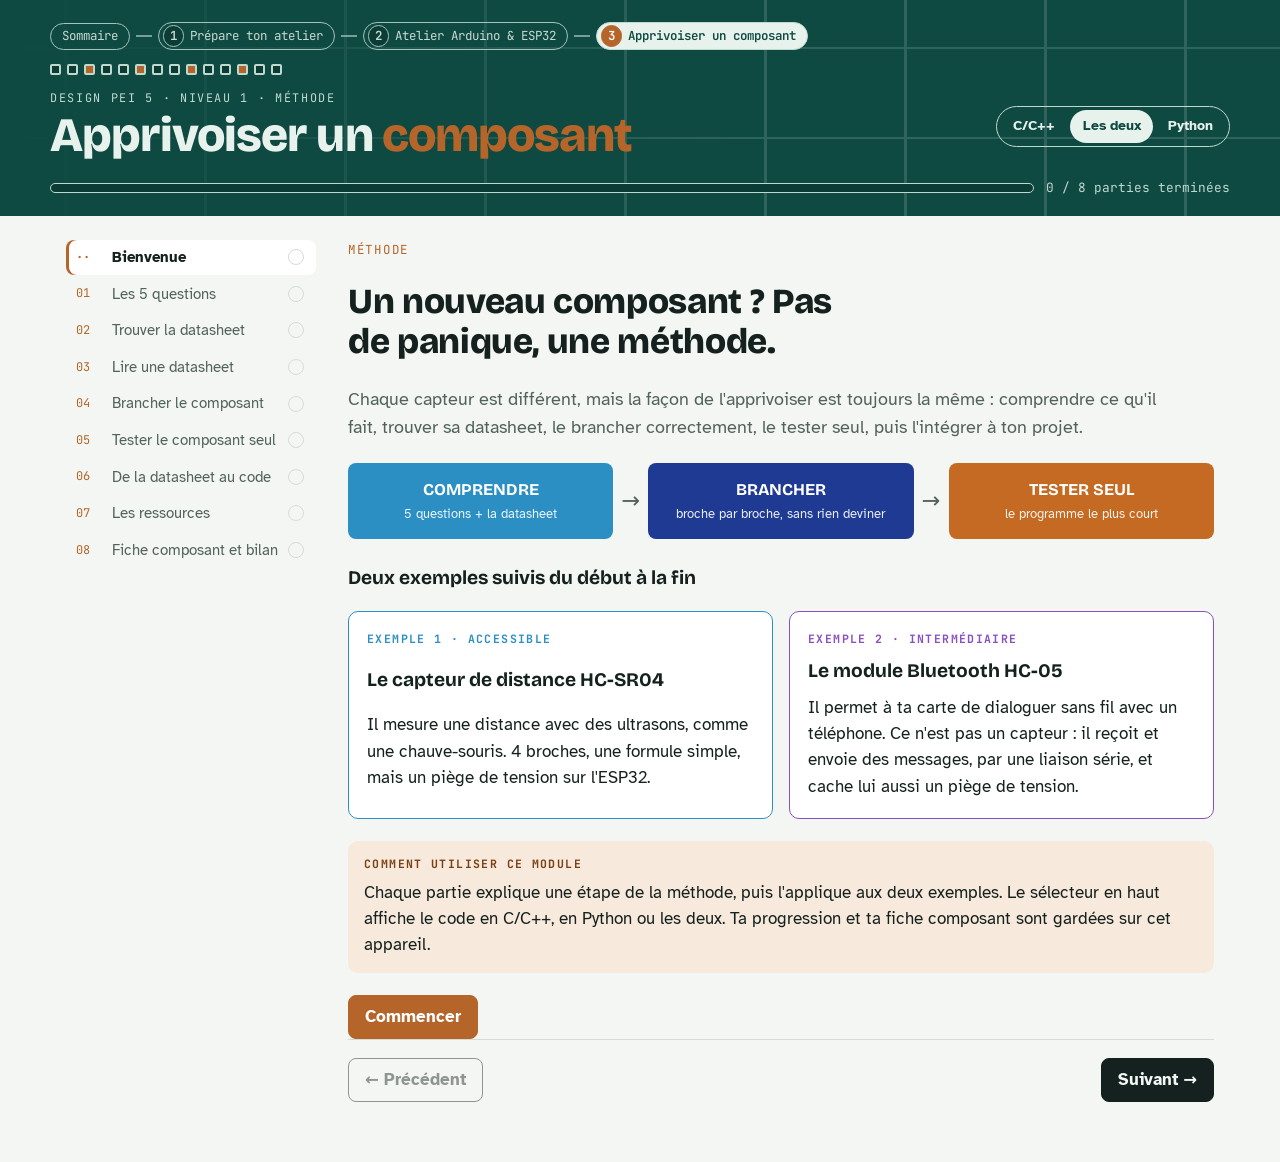
==== commit 034f89c5: "Relier les trois pages Arduino & ESP32 : page de liaison et fil de parcours Co-Authored-By: Claude O" ====
--- a/fr/pei5/arduino-esp32/Apprivoiser-un-composant.html
+++ b/fr/pei5/arduino-esp32/Apprivoiser-un-composant.html
@@ -10,6 +10,7 @@
 <!-- Styles communs : à modifier une seule fois pour toutes les pages -->
 <link rel="stylesheet" href="../../../commun/base.css">
 <link rel="stylesheet" href="../../../commun/themes/circuit-imprime.css">
+<link rel="stylesheet" href="../../../commun/parcours.css">
 <style>
 /* Ajouts du module méthode : mêmes jetons que l'atelier */
 .steps{margin:0;padding-left:1.4rem;display:grid;gap:8px}
@@ -39,12 +40,19 @@
 <body>
 <header class="board">
   <div class="board-in">
+    <nav aria-label="Parcours du cours">
+      <ol class="parcours">
+        <li><a class="som" href="index.html">Sommaire</a></li>
+        <li><a href="Preparer-ton-atelier.html"><b>1</b><span class="t">Prépare ton atelier</span></a></li>
+        <li><a href="Atelier-Arduino-ESP32.html"><b>2</b><span class="t">Atelier Arduino &amp; ESP32</span></a></li>
+        <li><a href="Apprivoiser-un-composant.html" aria-current="page"><b>3</b><span class="t">Apprivoiser un composant</span></a></li>
+      </ol>
+    </nav>
     <div class="pins" aria-hidden="true"><i></i><i></i><i></i><i></i><i></i><i></i><i></i><i></i><i></i><i></i><i></i><i></i><i></i><i></i></div>
     <div class="board-top">
       <div>
         <p class="silk">Design PEI 5 · Niveau 1 · Méthode</p>
         <h1>Apprivoiser un <span>composant</span></h1>
-        <p style="margin-top:6px"><a class="back" href="Atelier-Arduino-ESP32.html">← Retour à l'atelier Arduino &amp; ESP32</a></p>
       </div>
       <div class="lang" role="group" aria-label="Langage affiché">
         <button id="lang-cpp" data-lang="cpp" aria-pressed="false">C/C++</button>
@@ -451,7 +459,7 @@
   <div class="panel no-print" style="background:var(--copper-soft);border-color:var(--copper)">
     <p class="label" style="color:var(--copper-ink)">Et maintenant</p>
     <p>Applique la méthode à la photorésistance de la mission « lampe éco-intelligente » de l'atelier, puis à chaque capteur du niveau 2.</p>
-    <div class="row"><a class="btn copper" href="Atelier-Arduino-ESP32.html" style="text-decoration:none">Ouvrir l'atelier Arduino &amp; ESP32</a></div>
+    <div class="row"><a class="btn copper" href="Atelier-Arduino-ESP32.html" style="text-decoration:none">Ouvrir l'atelier Arduino &amp; ESP32</a><a class="btn ghost" href="index.html" style="text-decoration:none">Retour au sommaire</a></div>
   </div>
 </section>
 
--- a/commun/parcours.css
+++ b/commun/parcours.css
@@ -0,0 +1,11 @@
+/* Fil de parcours : relie les pages d'un même site (dans le bandeau PCB) */
+.parcours{display:flex;flex-wrap:wrap;align-items:center;gap:6px;font-family:var(--f-mono);font-size:.78rem;margin:0;padding:0;list-style:none}
+.parcours li{display:flex;align-items:center;gap:6px}
+.parcours li+li::before{content:"";width:16px;height:2px;background:var(--silk);opacity:.6}
+.parcours a{display:inline-flex;align-items:center;gap:6px;color:var(--pcb-ink);text-decoration:none;border:1px solid var(--silk);border-radius:999px;padding:.15rem .7rem .15rem .2rem;opacity:.85}
+.parcours a b{width:1.35rem;height:1.35rem;border-radius:50%;display:grid;place-items:center;background:var(--pcb-2);border:1.5px solid var(--silk);font-weight:600}
+.parcours a.som{padding-left:.7rem}
+.parcours a:hover{opacity:1;border-color:var(--copper)}
+.parcours a[aria-current="page"]{background:var(--pcb-ink);color:var(--pcb);opacity:1;font-weight:600}
+.parcours a[aria-current="page"] b{background:var(--copper);border-color:var(--copper);color:#fff}
+@media (max-width:640px){.parcours a:not([aria-current]) .t{display:none}.parcours a:not([aria-current]):not(.som){padding-right:.2rem}}
